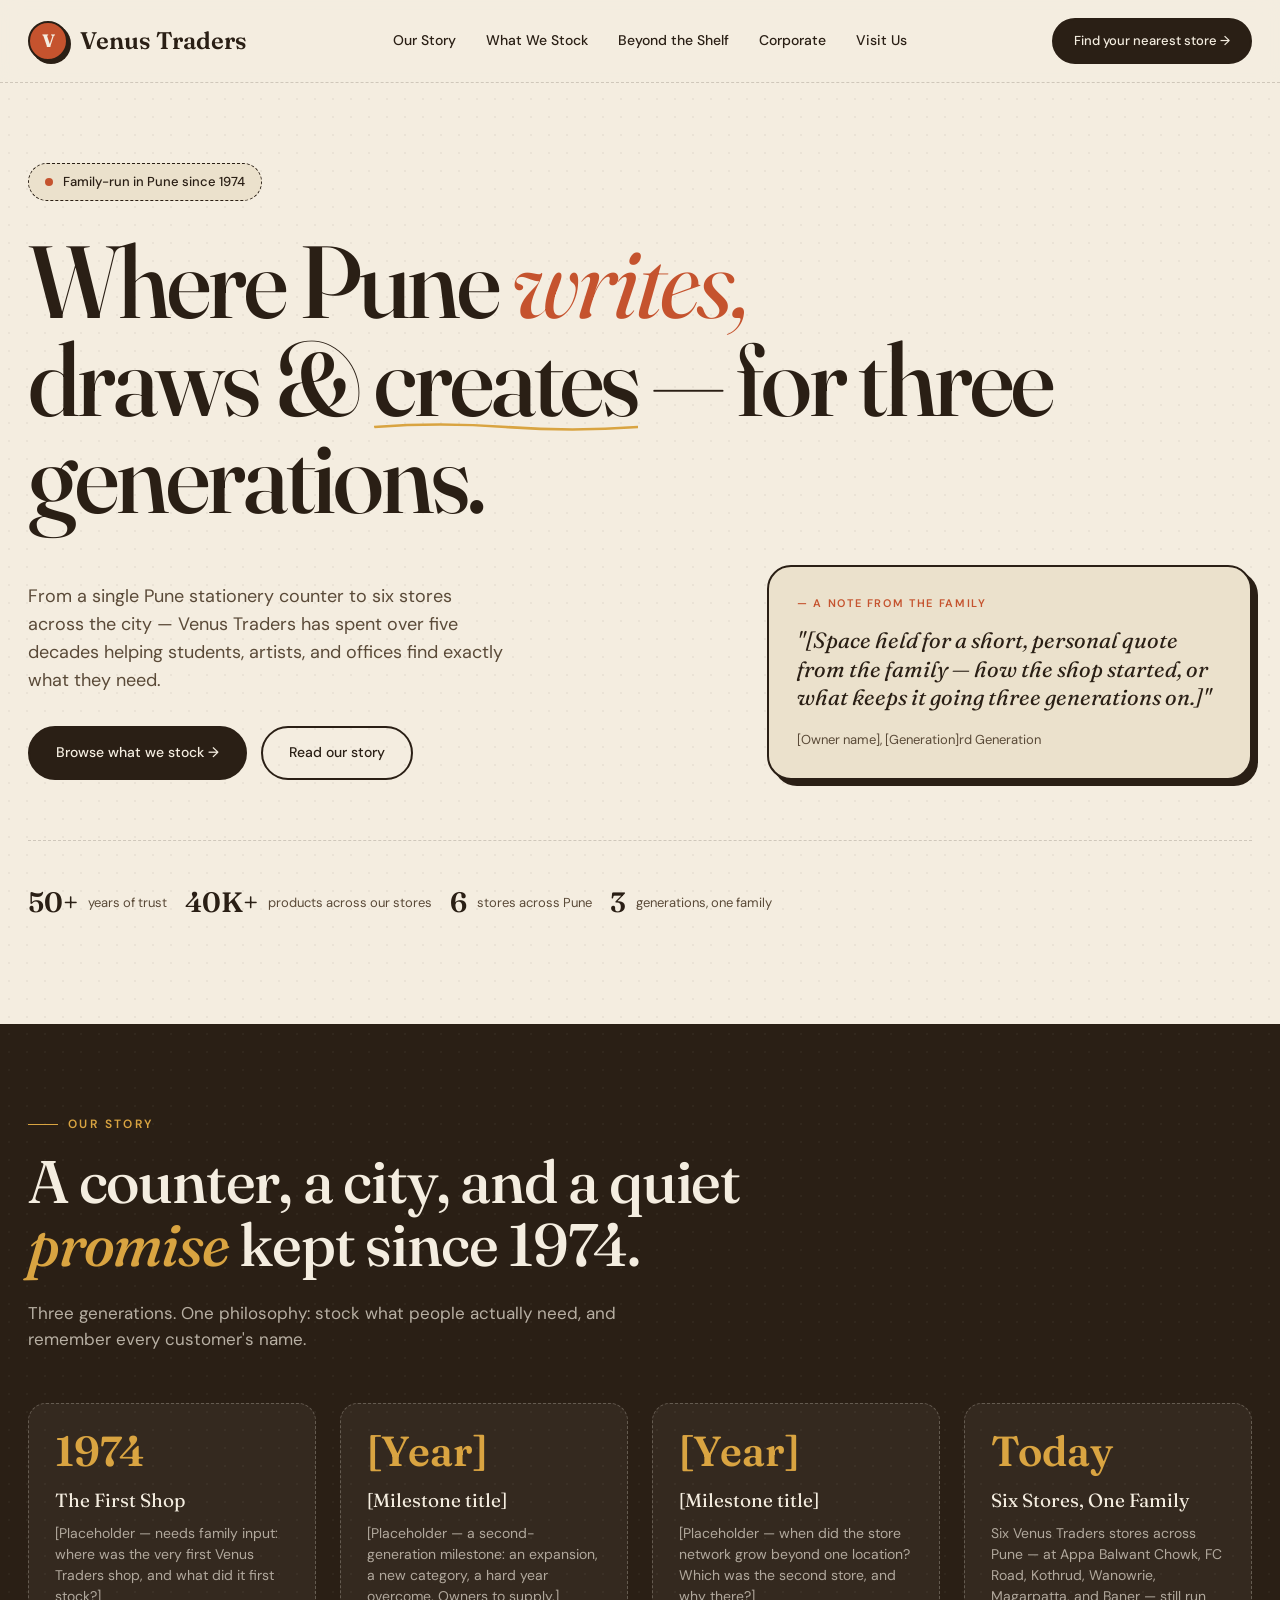
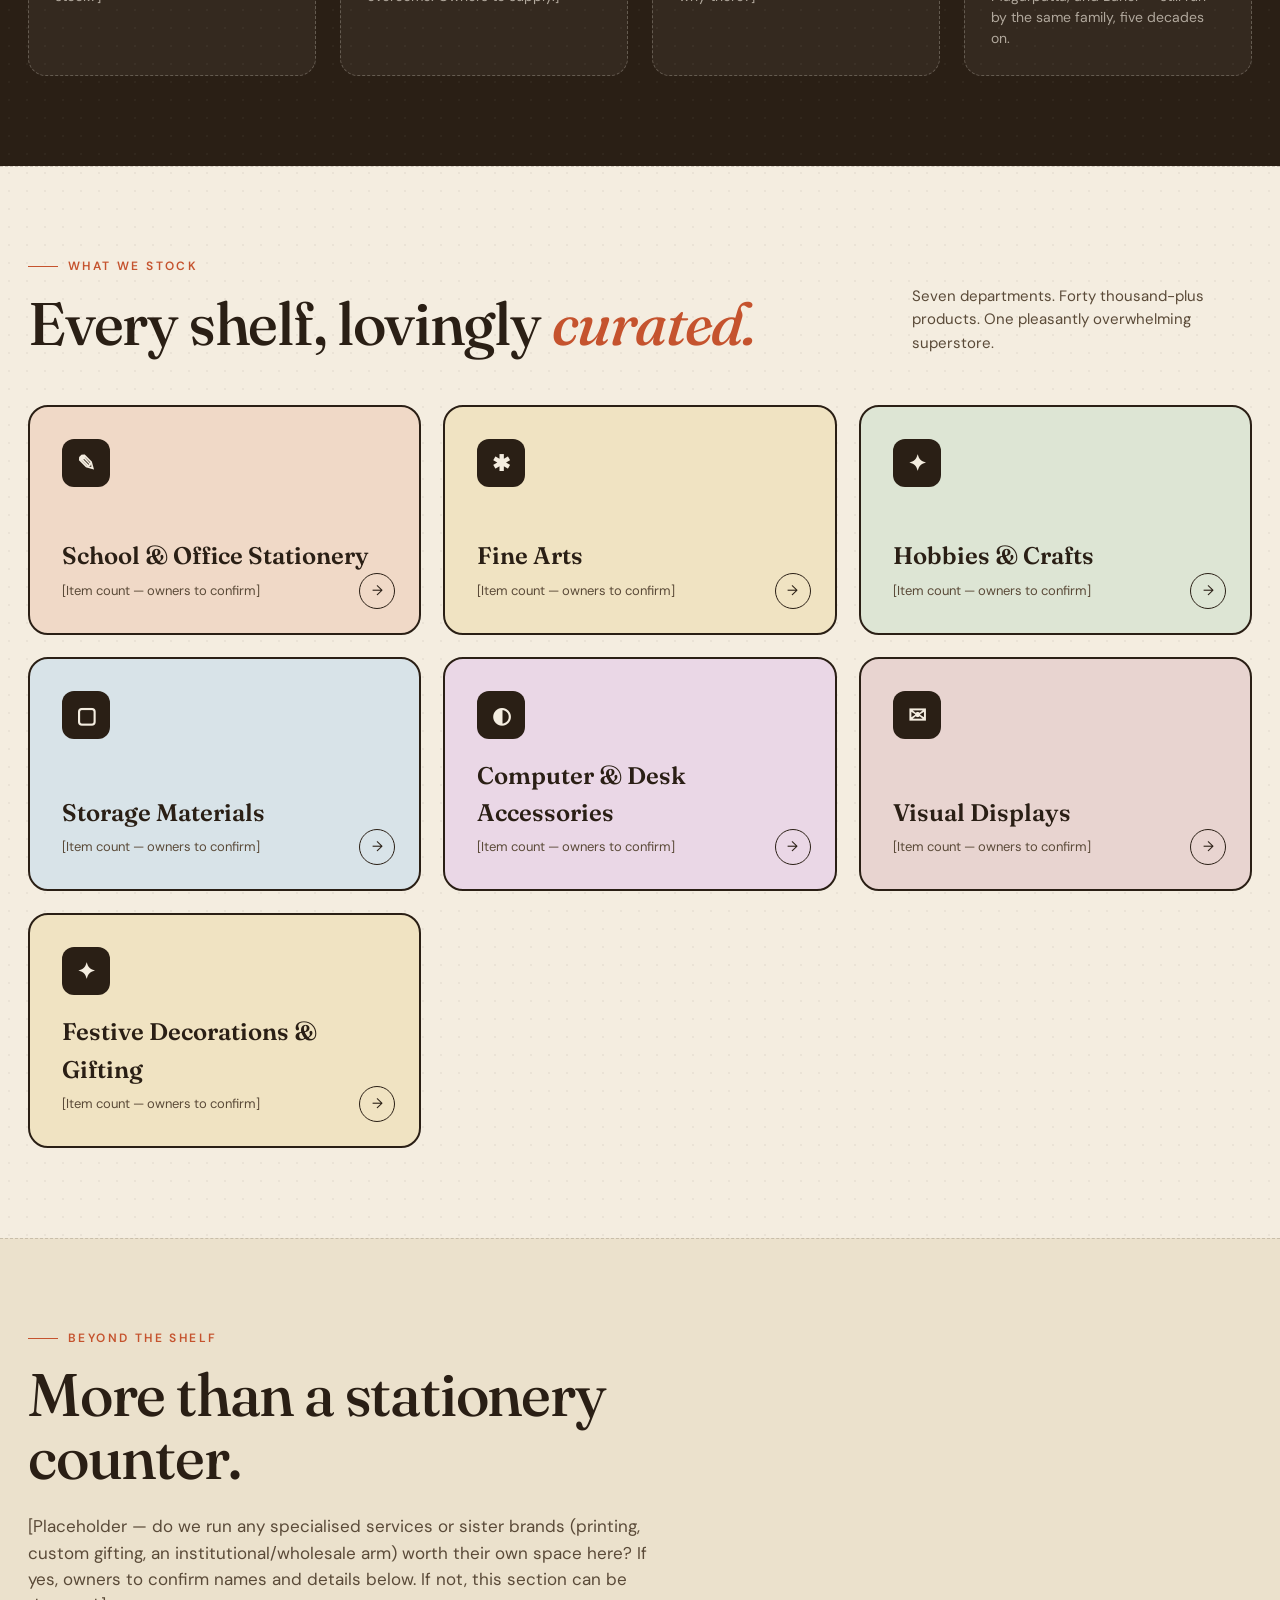
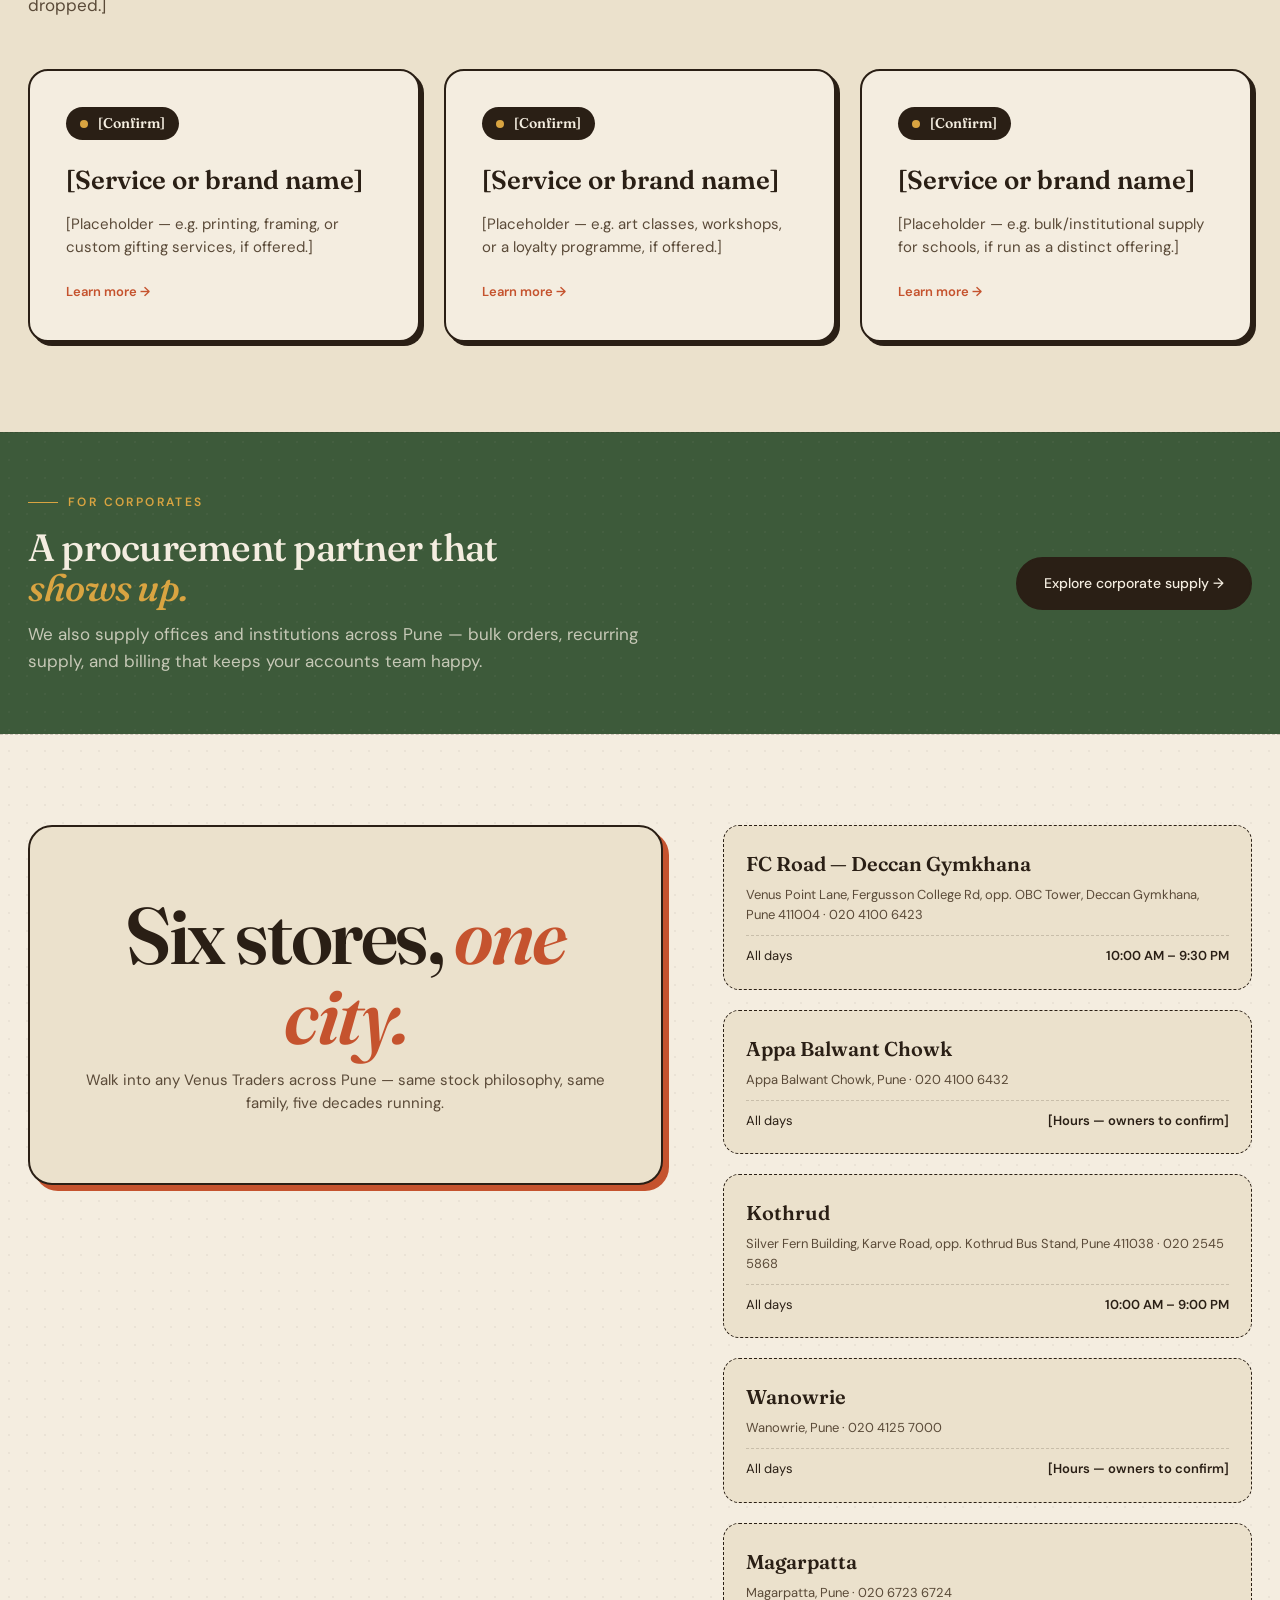
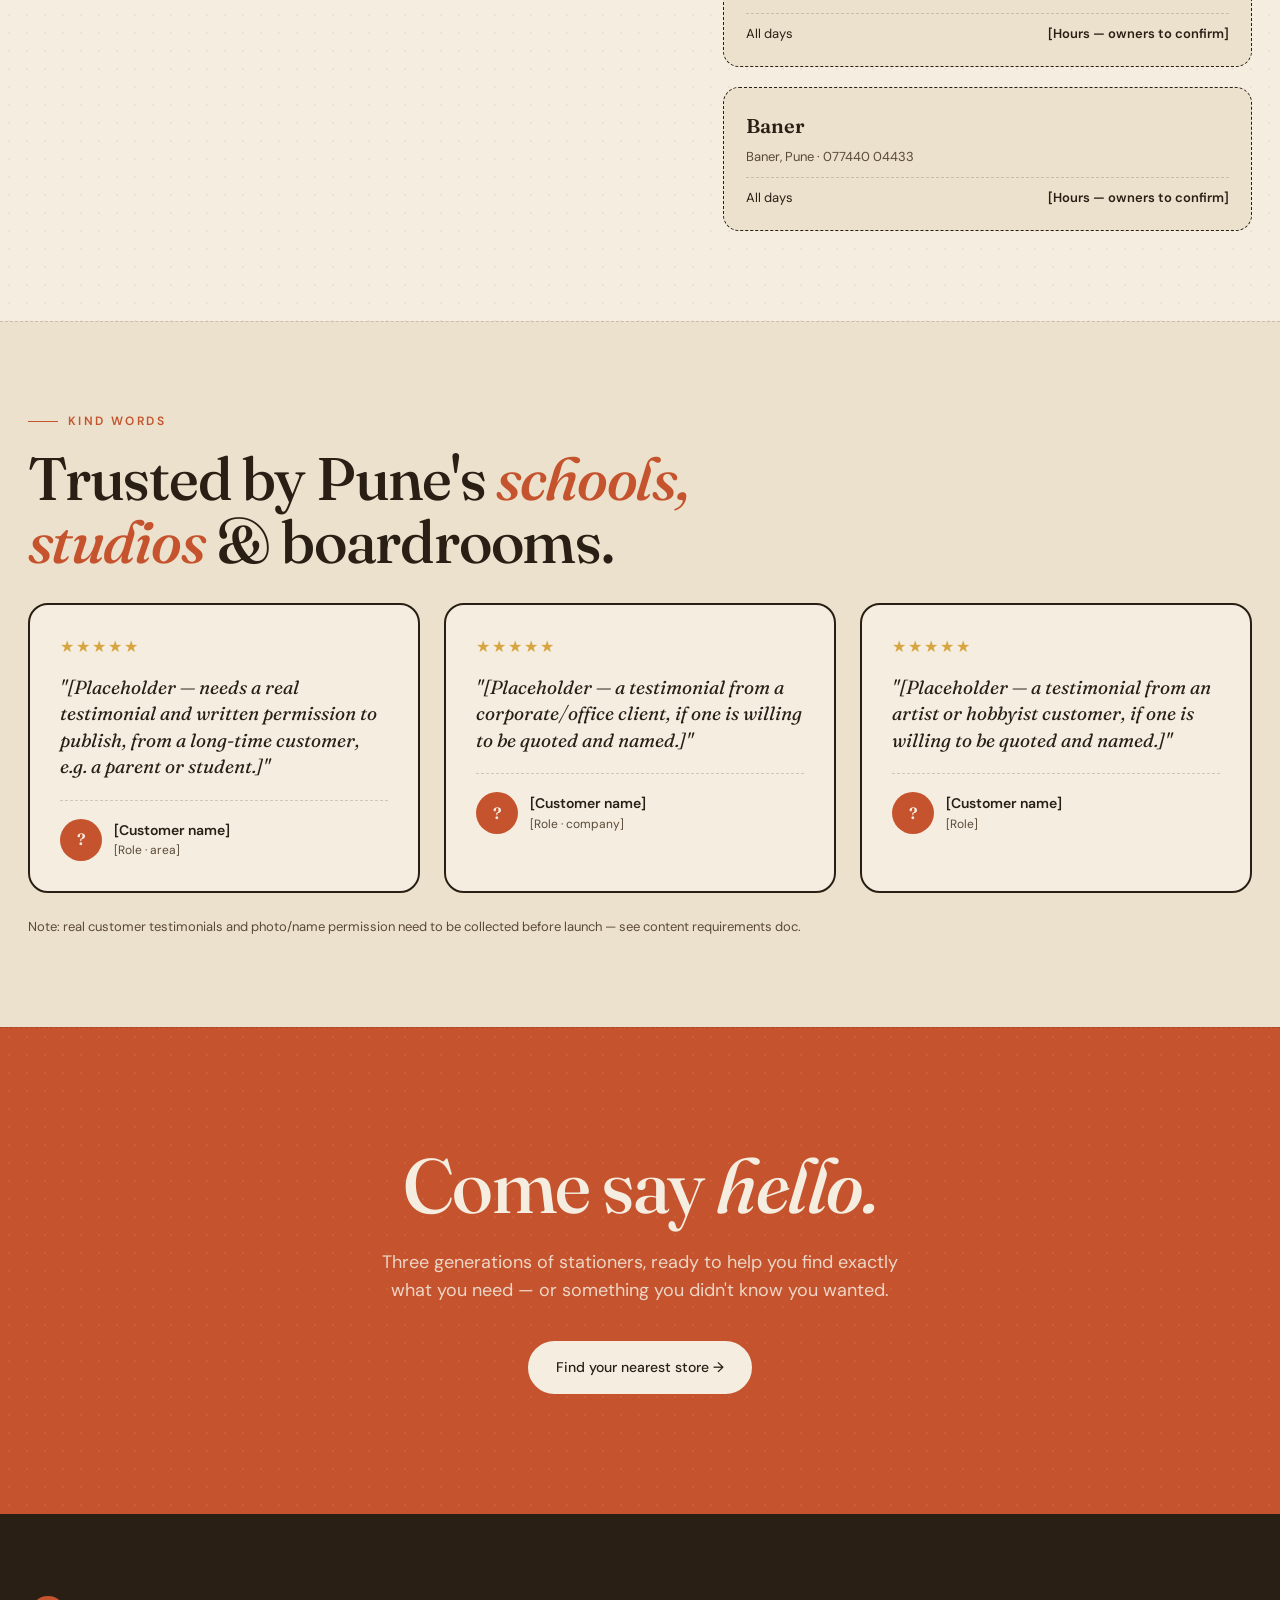
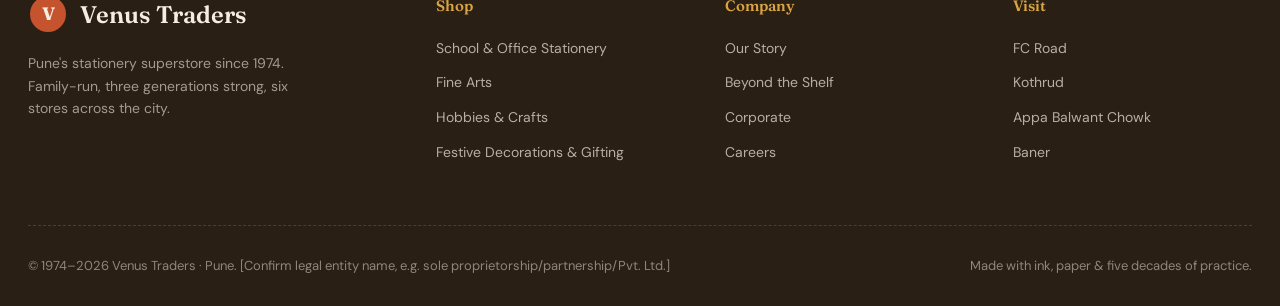
==== index.html @ b8ae6f40 "Add files via upload" ====
<!DOCTYPE html>
<html lang="en">
<head>
<meta charset="UTF-8" />
<meta name="viewport" content="width=device-width, initial-scale=1.0"/>
<title>Venus Traders — Pune's Stationery Superstore Since 1974</title>
<link rel="preconnect" href="https://fonts.googleapis.com">
<link rel="preconnect" href="https://fonts.gstatic.com" crossorigin>
<link href="https://fonts.googleapis.com/css2?family=Fraunces:opsz,wght@9..144,400;9..144,500;9..144,600;9..144,700&family=DM+Sans:wght@400;500;600&display=swap" rel="stylesheet">
<link rel="stylesheet" href="style.css">
</head>
<body>

<nav>
  <div class="nav-inner">
    <a href="index.html" class="logo"><span class="logo-mark">V</span>Venus Traders</a>
    <div class="nav-links">
      <a href="#heritage">Our Story</a>
      <a href="#categories">What We Stock</a>
      <a href="#brands">Beyond the Shelf</a>
      <a href="corporate.html">Corporate</a>
      <a href="#stores">Visit Us</a>
    </div>
    <a href="#stores" class="nav-cta">Find your nearest store →</a>
  </div>
</nav>

<header class="hero">
  <div class="container">
    <div id="hero-tag" class="hero-tag"></div>
    <h1 id="hero-heading"></h1>
    <div class="hero-grid">
      <div>
        <p id="hero-lede" class="hero-lede"></p>
        <div class="hero-actions">
          <a id="hero-primary-cta" href="#" class="btn btn-primary"></a>
          <a id="hero-secondary-cta" href="#" class="btn btn-secondary"></a>
        </div>
      </div>
      <aside class="hero-card">
        <div id="hero-quote-label" class="hero-card-label"></div>
        <p id="hero-quote-text" class="hero-card-quote"></p>
        <div id="hero-quote-sig" class="hero-card-sig"></div>
      </aside>
    </div>
    <div id="hero-stamps" class="hero-stamps"></div>
  </div>
</header>

<section id="heritage" class="heritage">
  <div class="container">
    <div id="heritage-label" class="sec-label"></div>
    <h2 id="heritage-title" class="sec-title"></h2>
    <p id="heritage-lede" class="sec-lede"></p>
    <div id="timeline" class="timeline"></div>
  </div>
</section>

<section id="categories">
  <div class="container">
    <div class="cat-head">
      <div>
        <div id="categories-label" class="sec-label"></div>
        <h2 id="categories-title" class="sec-title"></h2>
      </div>
      <p id="categories-intro" style="max-width:340px;color:var(--ink-soft);font-size:15px"></p>
    </div>
    <div id="cat-grid" class="cat-grid"></div>
  </div>
</section>

<section id="brands" class="brands">
  <div class="container">
    <div id="brands-label" class="sec-label"></div>
    <h2 id="brands-title" class="sec-title"></h2>
    <p id="brands-lede" class="sec-lede"></p>
    <div id="brand-grid" class="brand-grid"></div>
  </div>
</section>

<section id="corporate" class="corp corp-teaser">
  <div class="container">
    <div class="corp-teaser-inner">
      <div>
        <div id="corp-teaser-label" class="sec-label"></div>
        <h2 id="corp-teaser-title" class="sec-title" style="margin-bottom:14px"></h2>
        <p id="corp-teaser-text" class="sec-lede" style="margin-bottom:0"></p>
      </div>
      <a id="corp-teaser-btn" href="corporate.html" class="btn btn-primary corp-teaser-btn"></a>
    </div>
  </div>
</section>

<section id="stores">
  <div class="container">
    <div class="store-grid">
      <div class="store-visual">
        <div id="stores-visual-heading" class="big"></div>
        <p id="stores-visual-sub" class="sub"></p>
      </div>
      <div id="store-list" class="store-list"></div>
    </div>
  </div>
</section>

<section class="testi">
  <div class="container">
    <div id="testi-label" class="sec-label"></div>
    <h2 id="testi-title" class="sec-title"></h2>
    <div id="testi-grid" class="testi-grid"></div>
    <p id="testi-note" style="margin-top:24px;font-size:13px;color:var(--ink-soft)"></p>
  </div>
</section>

<section class="cta">
  <div class="container">
    <h2 id="cta-heading"></h2>
    <p id="cta-text"></p>
    <a id="cta-btn" href="#" class="btn"></a>
  </div>
</section>

<footer>
  <div class="container">
    <div class="foot-grid">
      <div class="foot-brand">
        <div class="logo"><span class="logo-mark">V</span>Venus Traders</div>
        <p id="footer-blurb"></p>
      </div>
      <div class="foot-col">
        <h6>Shop</h6>
        <ul id="footer-shop-links"></ul>
      </div>
      <div class="foot-col">
        <h6>Company</h6>
        <ul id="footer-company-links"></ul>
      </div>
      <div class="foot-col">
        <h6>Visit</h6>
        <ul id="footer-visit-links"></ul>
      </div>
    </div>
    <div class="foot-bottom">
      <span id="footer-copyright"></span>
      <span id="footer-tagline"></span>
    </div>
  </div>
</footer>

<script src="home-content.js"></script>
</body>
</html>
---- style.css ----
*{margin:0;padding:0;box-sizing:border-box}
  :root{
    --paper:#f4ede0;
    --paper-2:#ebe1cc;
    --ink:#2a1f15;
    --ink-soft:#5a4a38;
    --terracotta:#c5532e;
    --terracotta-dk:#9a3d20;
    --leaf:#3d5a3a;
    --mustard:#d9a441;
    --line:rgba(42,31,21,.18);
  }
  html{scroll-behavior:smooth}
  body{font-family:'DM Sans',sans-serif;background:var(--paper);color:var(--ink);line-height:1.55;overflow-x:hidden;
    background-image:radial-gradient(rgba(42,31,21,.05) 1px, transparent 1px);
    background-size:18px 18px;
  }
  .serif{font-family:'Fraunces',serif;font-weight:500;letter-spacing:-.015em}
  a{color:inherit;text-decoration:none}
  .container{max-width:1280px;margin:0 auto;padding:0 28px}

  /* NAV */
  nav{position:sticky;top:0;z-index:50;background:rgba(244,237,224,.92);backdrop-filter:blur(10px);border-bottom:1px dashed var(--line)}
  .nav-inner{display:flex;align-items:center;justify-content:space-between;padding:18px 28px;max-width:1280px;margin:0 auto}
  .logo{display:flex;align-items:center;gap:12px;font-family:'Fraunces',serif;font-size:24px;font-weight:600}
  .logo-mark{width:40px;height:40px;border-radius:50%;background:var(--terracotta);color:var(--paper);display:grid;place-items:center;font-weight:700;font-family:'Fraunces';font-size:18px;border:2px solid var(--ink);box-shadow:3px 3px 0 var(--ink)}
  .nav-links{display:flex;gap:30px;font-size:14px;font-weight:500}
  .nav-links a{position:relative;padding:4px 0}
  .nav-links a:hover{color:var(--terracotta)}
  .nav-cta{background:var(--ink);color:var(--paper);padding:11px 20px;border-radius:100px;font-size:13px;font-weight:500;border:2px solid var(--ink);transition:.2s}
  .nav-cta:hover{background:var(--terracotta);border-color:var(--terracotta)}

  /* HERO */
  .hero{padding:80px 0 100px;position:relative}
  .hero-tag{display:inline-flex;align-items:center;gap:10px;background:var(--paper-2);border:1px dashed var(--ink);padding:8px 16px;border-radius:100px;font-size:13px;font-weight:500;margin-bottom:32px}
  .hero-tag::before{content:"";width:8px;height:8px;background:var(--terracotta);border-radius:50%}
  .hero h1{font-family:'Fraunces',serif;font-weight:500;font-size:clamp(48px,8vw,110px);line-height:.95;letter-spacing:-.03em;margin-bottom:32px}
  .hero h1 em{font-style:italic;color:var(--terracotta);font-weight:400}
  .hero h1 .squiggle{display:inline-block;position:relative}
  .hero h1 .squiggle::after{content:"";position:absolute;left:0;right:0;bottom:-4px;height:10px;background:url("data:image/svg+xml,%3Csvg xmlns='http://www.w3.org/2000/svg' viewBox='0 0 100 10' preserveAspectRatio='none'%3E%3Cpath d='M0 5 Q 25 0 50 5 T 100 5' stroke='%23d9a441' stroke-width='2.5' fill='none'/%3E%3C/svg%3E") no-repeat;background-size:100% 100%}
  .hero-grid{display:grid;grid-template-columns:1.4fr 1fr;gap:60px;align-items:end;margin-top:40px}
  .hero-lede{font-size:18px;color:var(--ink-soft);max-width:480px;margin-bottom:32px}
  .hero-actions{display:flex;gap:14px;flex-wrap:wrap}
  .btn{padding:14px 26px;border-radius:100px;font-size:14px;font-weight:500;border:2px solid var(--ink);transition:.2s;display:inline-flex;align-items:center;gap:8px}
  .btn-primary{background:var(--ink);color:var(--paper)}
  .btn-primary:hover{background:var(--terracotta);border-color:var(--terracotta)}
  .btn-secondary{background:transparent;color:var(--ink)}
  .btn-secondary:hover{background:var(--ink);color:var(--paper)}
  .hero-card{background:var(--paper-2);border:2px solid var(--ink);border-radius:24px;padding:28px;box-shadow:6px 6px 0 var(--ink);position:relative}
  .hero-card-label{font-size:11px;text-transform:uppercase;letter-spacing:.15em;color:var(--terracotta);font-weight:600;margin-bottom:14px}
  .hero-card-quote{font-family:'Fraunces',serif;font-size:22px;line-height:1.3;font-style:italic;margin-bottom:18px}
  .hero-card-sig{font-size:13px;color:var(--ink-soft)}
  .hero-stamps{display:flex;gap:18px;margin-top:60px;padding-top:40px;border-top:1px dashed var(--line);flex-wrap:wrap}
  .stamp{display:flex;align-items:center;gap:10px;font-size:13px;color:var(--ink-soft)}
  .stamp strong{font-family:'Fraunces';font-size:28px;color:var(--ink);font-weight:600}

  /* SECTION GENERIC */
  section{padding:90px 0;border-top:1px dashed var(--line)}
  .sec-label{font-size:12px;text-transform:uppercase;letter-spacing:.2em;color:var(--terracotta);font-weight:600;margin-bottom:16px;display:flex;align-items:center;gap:10px}
  .sec-label::before{content:"";width:30px;height:1px;background:var(--terracotta)}
  .sec-title{font-family:'Fraunces',serif;font-weight:500;font-size:clamp(36px,5vw,60px);line-height:1.05;letter-spacing:-.02em;margin-bottom:24px;max-width:800px}
  .sec-title em{font-style:italic;color:var(--terracotta)}
  .sec-lede{font-size:17px;color:var(--ink-soft);max-width:620px;margin-bottom:50px}

  /* HERITAGE */
  .heritage{background:var(--ink);color:var(--paper);background-image:radial-gradient(rgba(244,237,224,.04) 1px, transparent 1px);background-size:18px 18px}
  .heritage .sec-label{color:var(--mustard)}
  .heritage .sec-label::before{background:var(--mustard)}
  .heritage .sec-title em{color:var(--mustard)}
  .heritage .sec-lede{color:rgba(244,237,224,.7)}
  .timeline{display:grid;grid-template-columns:repeat(4,1fr);gap:24px;margin-top:30px}
  .tl-card{background:rgba(244,237,224,.05);border:1px dashed rgba(244,237,224,.25);border-radius:18px;padding:26px;transition:.3s}
  .tl-card:hover{background:rgba(244,237,224,.08);border-style:solid;border-color:var(--mustard)}
  .tl-year{font-family:'Fraunces';font-size:42px;font-weight:600;color:var(--mustard);line-height:1;margin-bottom:14px}
  .tl-head{font-family:'Fraunces';font-size:19px;margin-bottom:8px}
  .tl-text{font-size:14px;color:rgba(244,237,224,.65);line-height:1.5}

  /* CATEGORIES */
  .cat-head{display:flex;justify-content:space-between;align-items:end;margin-bottom:50px;gap:40px;flex-wrap:wrap}
  .cat-head .sec-title{margin-bottom:0}
  .cat-grid{display:grid;grid-template-columns:repeat(3,1fr);gap:22px}
  .cat-card{background:var(--paper-2);border:2px solid var(--ink);border-radius:20px;padding:32px;transition:.25s;cursor:pointer;position:relative;overflow:hidden;min-height:230px;display:flex;flex-direction:column;justify-content:space-between}
  .cat-card:hover{transform:translate(-3px,-3px);box-shadow:6px 6px 0 var(--ink)}
  .cat-card.t1{background:#f0d9c7}
  .cat-card.t2{background:#dde5d4}
  .cat-card.t3{background:#f0e3c2}
  .cat-card.t4{background:#e8d4d0}
  .cat-card.t5{background:#d8e3e8}
  .cat-card.t6{background:#ead7e6}
  .cat-icon{width:48px;height:48px;border-radius:12px;background:var(--ink);color:var(--paper);display:grid;place-items:center;font-family:'Fraunces';font-size:22px;font-weight:600}
  .cat-name{font-family:'Fraunces';font-size:24px;font-weight:600;margin-top:18px}
  .cat-count{font-size:13px;color:var(--ink-soft);margin-top:6px}
  .cat-arrow{position:absolute;bottom:24px;right:24px;width:36px;height:36px;border-radius:50%;border:1.5px solid var(--ink);display:grid;place-items:center;font-size:14px;transition:.2s}
  .cat-card:hover .cat-arrow{background:var(--ink);color:var(--paper)}

  /* BRANDS */
  .brands{background:var(--paper-2)}
  .brand-grid{display:grid;grid-template-columns:repeat(3,1fr);gap:24px;margin-top:30px}
  .brand-card{background:var(--paper);border:2px solid var(--ink);border-radius:20px;padding:36px;box-shadow:4px 4px 0 var(--ink);transition:.25s}
  .brand-card:hover{box-shadow:8px 8px 0 var(--terracotta);transform:translate(-2px,-2px)}
  .brand-mark{display:inline-flex;align-items:center;gap:10px;padding:6px 14px;border-radius:100px;background:var(--ink);color:var(--paper);font-family:'Fraunces';font-size:14px;font-weight:600;margin-bottom:20px}
  .brand-mark .dot{width:8px;height:8px;border-radius:50%;background:var(--mustard)}
  .brand-card h3{font-family:'Fraunces';font-size:26px;font-weight:600;margin-bottom:12px}
  .brand-card p{font-size:15px;color:var(--ink-soft);margin-bottom:20px}
  .brand-link{font-size:13px;font-weight:600;color:var(--terracotta);display:inline-flex;align-items:center;gap:6px}

  /* CORPORATE */
  .corp{background:var(--leaf);color:var(--paper);background-image:radial-gradient(rgba(244,237,224,.04) 1px, transparent 1px);background-size:18px 18px}
  .corp-grid{display:grid;grid-template-columns:1fr 1fr;gap:80px;align-items:center}
  .corp .sec-label{color:var(--mustard)}
  .corp .sec-label::before{background:var(--mustard)}
  .corp .sec-title em{color:var(--mustard)}
  .corp .sec-lede{color:rgba(244,237,224,.75)}
  .corp-features{list-style:none;display:grid;gap:14px;margin-top:20px}
  .corp-features li{display:flex;gap:14px;align-items:flex-start;font-size:15px}
  .corp-features li::before{content:"✦";color:var(--mustard);font-size:16px;margin-top:2px}
  .corp-form{background:var(--paper);color:var(--ink);border-radius:24px;padding:38px;border:2px solid var(--ink);box-shadow:8px 8px 0 var(--mustard)}
  .corp-form h4{font-family:'Fraunces';font-size:26px;font-weight:600;margin-bottom:6px}
  .corp-form p{font-size:14px;color:var(--ink-soft);margin-bottom:24px}
  .input{display:block;width:100%;padding:14px 16px;border:1.5px solid var(--line);border-radius:12px;background:var(--paper);font-family:inherit;font-size:14px;margin-bottom:14px;color:var(--ink)}
  .input:focus{outline:none;border-color:var(--terracotta)}
  .corp-form .btn{width:100%;justify-content:center;margin-top:6px}
  .corp-teaser{padding:60px 0}
  .corp-teaser-inner{display:flex;justify-content:space-between;align-items:center;gap:40px;flex-wrap:wrap}
  .corp-teaser-inner .sec-title{font-size:clamp(26px,3.4vw,38px);max-width:560px}
  .corp-teaser-btn{white-space:nowrap;flex-shrink:0}
  @media (max-width:700px){.corp-teaser-inner{flex-direction:column;align-items:flex-start}}

  /* STORE */
  .store-grid{display:grid;grid-template-columns:1.2fr 1fr;gap:60px;align-items:start}
  .store-visual{background:var(--paper-2);border:2px solid var(--ink);border-radius:24px;padding:50px;text-align:center;box-shadow:6px 6px 0 var(--terracotta);min-height:360px;display:flex;flex-direction:column;justify-content:center}
  .store-visual .big{font-family:'Fraunces';font-size:80px;font-weight:600;line-height:1;color:var(--ink);letter-spacing:-.03em}
  .store-visual .big em{font-style:italic;color:var(--terracotta)}
  .store-visual .sub{margin-top:14px;font-size:15px;color:var(--ink-soft)}
  .store-list{display:grid;gap:20px}
  .store-item{background:var(--paper-2);border:1px dashed var(--ink);border-radius:16px;padding:22px}
  .store-item h5{font-family:'Fraunces';font-size:20px;font-weight:600;margin-bottom:6px}
  .store-item .meta{font-size:13px;color:var(--ink-soft);margin-bottom:10px}
  .store-item .hrs{font-size:13px;display:flex;justify-content:space-between;padding-top:10px;border-top:1px dashed var(--line)}
  .store-item .hrs strong{font-weight:600}

  /* TESTIMONIALS */
  .testi{background:var(--paper-2)}
  .testi-grid{display:grid;grid-template-columns:repeat(3,1fr);gap:24px;margin-top:30px}
  .testi-card{background:var(--paper);border:2px solid var(--ink);border-radius:20px;padding:30px}
  .stars{color:var(--mustard);margin-bottom:14px;letter-spacing:2px}
  .testi-card blockquote{font-family:'Fraunces';font-size:19px;line-height:1.4;margin-bottom:20px;font-style:italic}
  .testi-foot{display:flex;align-items:center;gap:12px;padding-top:18px;border-top:1px dashed var(--line)}
  .testi-avatar{width:42px;height:42px;border-radius:50%;background:var(--terracotta);color:var(--paper);display:grid;place-items:center;font-family:'Fraunces';font-weight:600}
  .testi-name{font-weight:600;font-size:14px}
  .testi-role{font-size:12px;color:var(--ink-soft)}

  /* CTA */
  .cta{padding:120px 0;text-align:center;background:var(--terracotta);color:var(--paper);background-image:radial-gradient(rgba(244,237,224,.08) 1px, transparent 1px);background-size:18px 18px}
  .cta h2{font-family:'Fraunces';font-size:clamp(40px,6vw,80px);font-weight:500;line-height:1;letter-spacing:-.02em;margin-bottom:24px}
  .cta h2 em{font-style:italic}
  .cta p{font-size:18px;opacity:.85;max-width:540px;margin:0 auto 36px}
  .cta .btn{background:var(--paper);color:var(--ink);border-color:var(--paper)}
  .cta .btn:hover{background:var(--ink);color:var(--paper);border-color:var(--ink)}

  /* FOOTER */
  footer{background:var(--ink);color:var(--paper);padding:80px 0 30px}
  .foot-grid{display:grid;grid-template-columns:1.5fr repeat(3,1fr);gap:50px;margin-bottom:60px}
  .foot-brand .logo{color:var(--paper);margin-bottom:18px}
  .foot-brand p{font-size:14px;color:rgba(244,237,224,.6);line-height:1.6;max-width:300px}
  .foot-col h6{font-family:'Fraunces';font-size:15px;font-weight:600;margin-bottom:18px;color:var(--mustard)}
  .foot-col ul{list-style:none;display:grid;gap:10px}
  .foot-col a{font-size:14px;color:rgba(244,237,224,.7)}
  .foot-col a:hover{color:var(--mustard)}
  .foot-bottom{padding-top:30px;border-top:1px dashed rgba(244,237,224,.15);display:flex;justify-content:space-between;font-size:13px;color:rgba(244,237,224,.5);flex-wrap:wrap;gap:14px}

  @media (max-width:900px){
    .hero-grid,.corp-grid,.store-grid{grid-template-columns:1fr}
    .timeline,.cat-grid,.brand-grid,.testi-grid{grid-template-columns:1fr 1fr}
    .foot-grid{grid-template-columns:1fr 1fr}
    .nav-links{display:none}
  }
  @media (max-width:560px){
    .timeline,.cat-grid,.brand-grid,.testi-grid,.foot-grid{grid-template-columns:1fr}
  }

/* ===== CORPORATE PAGE ===== */
.corp-hero{padding:70px 0 60px;background:var(--ink);color:var(--paper);background-image:radial-gradient(rgba(244,237,224,.04) 1px, transparent 1px);background-size:18px 18px}
.corp-hero .sec-label{color:var(--mustard)}
.corp-hero .sec-label::before{background:var(--mustard)}
.corp-hero h1{font-family:'Fraunces',serif;font-weight:500;font-size:clamp(38px,6vw,64px);line-height:1.02;letter-spacing:-.02em;margin-bottom:22px;max-width:820px}
.corp-hero h1 em{font-style:italic;color:var(--mustard)}
.corp-hero p{font-size:17px;color:rgba(244,237,224,.75);max-width:560px;margin-bottom:34px}
.breadcrumb{font-size:13px;color:rgba(244,237,224,.55);margin-bottom:22px}
.breadcrumb a{color:var(--mustard)}
.corp-hero .btn-secondary{color:var(--paper);border-color:var(--paper)}
.corp-hero .btn-secondary:hover{background:var(--paper);color:var(--ink)}
.corp-hero .btn-primary{background:var(--mustard);border-color:var(--mustard);color:var(--ink)}
.corp-hero .btn-primary:hover{background:var(--paper);border-color:var(--paper)}
.corp-hero .corp-stats .stamp{color:rgba(244,237,224,.7)}
.corp-hero .corp-stats strong{color:var(--paper)}

.corp-stats{display:flex;gap:44px;flex-wrap:wrap;margin-top:36px;padding-top:30px;border-top:1px dashed rgba(244,237,224,.2)}

.feature-grid{display:grid;grid-template-columns:repeat(3,1fr);gap:22px;margin-top:10px}
.feature-card{background:var(--paper-2);border:2px solid var(--ink);border-radius:20px;padding:28px}
.feature-card .f-icon{width:44px;height:44px;border-radius:12px;background:var(--ink);color:var(--paper);display:grid;place-items:center;font-family:'Fraunces';font-size:19px;font-weight:600;margin-bottom:16px}
.feature-card h4{font-family:'Fraunces';font-size:20px;font-weight:600;margin-bottom:8px}
.feature-card p{font-size:14px;color:var(--ink-soft);line-height:1.5}

.process{display:grid;grid-template-columns:repeat(4,1fr);gap:0;margin-top:20px;position:relative}
.process-step{padding:0 20px;position:relative}
.process-step:not(:last-child)::after{content:"→";position:absolute;top:8px;right:-6px;color:var(--terracotta);font-size:18px}
.process-num{font-family:'Fraunces';font-size:32px;font-weight:600;color:var(--terracotta);margin-bottom:10px}
.process-step h5{font-family:'Fraunces';font-size:17px;font-weight:600;margin-bottom:6px}
.process-step p{font-size:13px;color:var(--ink-soft);line-height:1.5}

.who-grid{display:grid;grid-template-columns:repeat(4,1fr);gap:18px;margin-top:10px}
.who-card{background:var(--paper);border:1.5px dashed var(--ink);border-radius:16px;padding:22px;text-align:center}
.who-card .w-icon{font-family:'Fraunces';font-size:26px;margin-bottom:10px}
.who-card h6{font-family:'Fraunces';font-size:15px;font-weight:600}

.faq-list{display:grid;gap:2px;margin-top:10px;max-width:820px}
.faq-item{background:var(--paper-2);border:1px dashed var(--line);border-radius:14px;padding:20px 24px;margin-bottom:10px}
.faq-item h6{font-family:'Fraunces';font-size:17px;font-weight:600;margin-bottom:6px}
.faq-item p{font-size:14px;color:var(--ink-soft);line-height:1.55}

.corp-full-form{background:var(--paper);border:2px solid var(--ink);border-radius:24px;padding:44px;box-shadow:8px 8px 0 var(--mustard);max-width:680px}
.corp-full-form h4{font-family:'Fraunces';font-size:28px;font-weight:600;margin-bottom:8px}
.corp-full-form p{font-size:14px;color:var(--ink-soft);margin-bottom:26px}
.form-row{display:grid;grid-template-columns:1fr 1fr;gap:14px}
textarea.input{resize:vertical;min-height:90px;font-family:inherit}

@media (max-width:900px){
  .feature-grid,.who-grid{grid-template-columns:1fr 1fr}
  .process{grid-template-columns:1fr 1fr;gap:24px}
  .process-step::after{display:none}
  .form-row{grid-template-columns:1fr}
}
@media (max-width:560px){
  .feature-grid,.who-grid,.process{grid-template-columns:1fr}
}
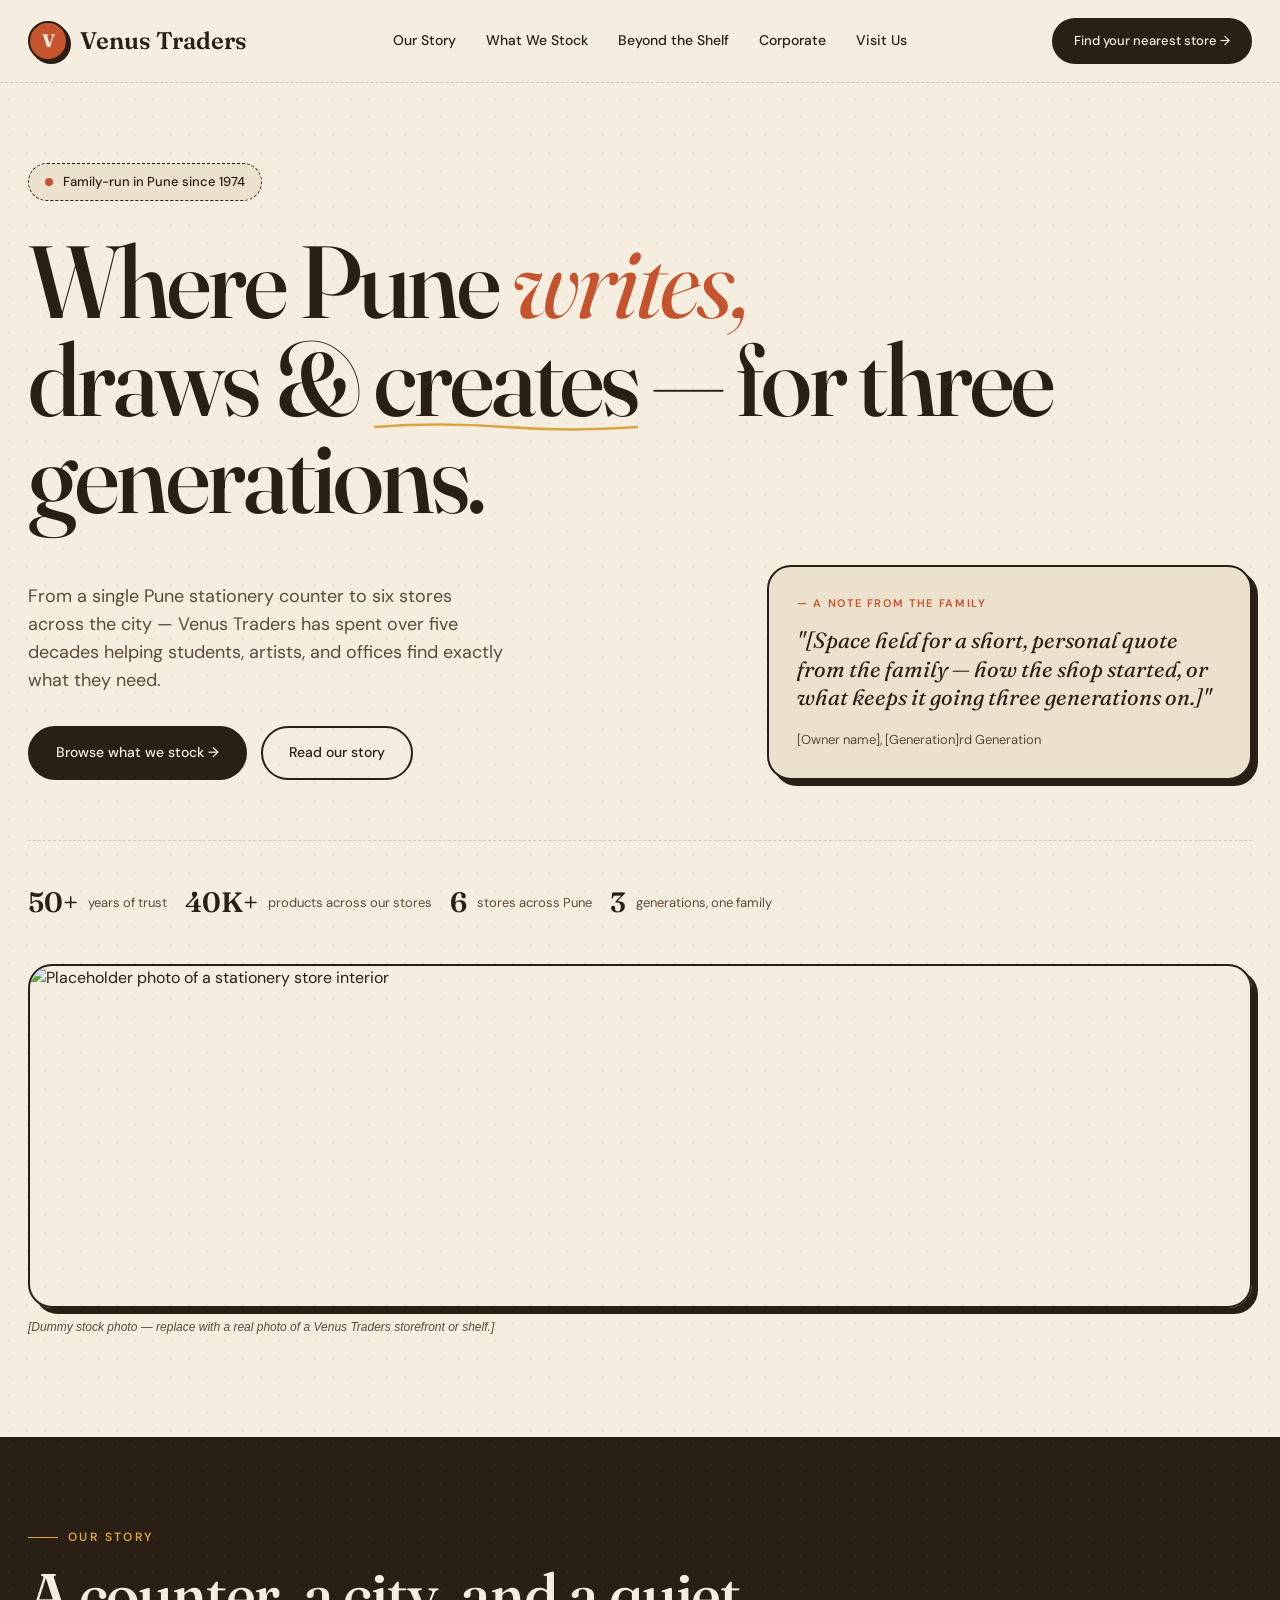
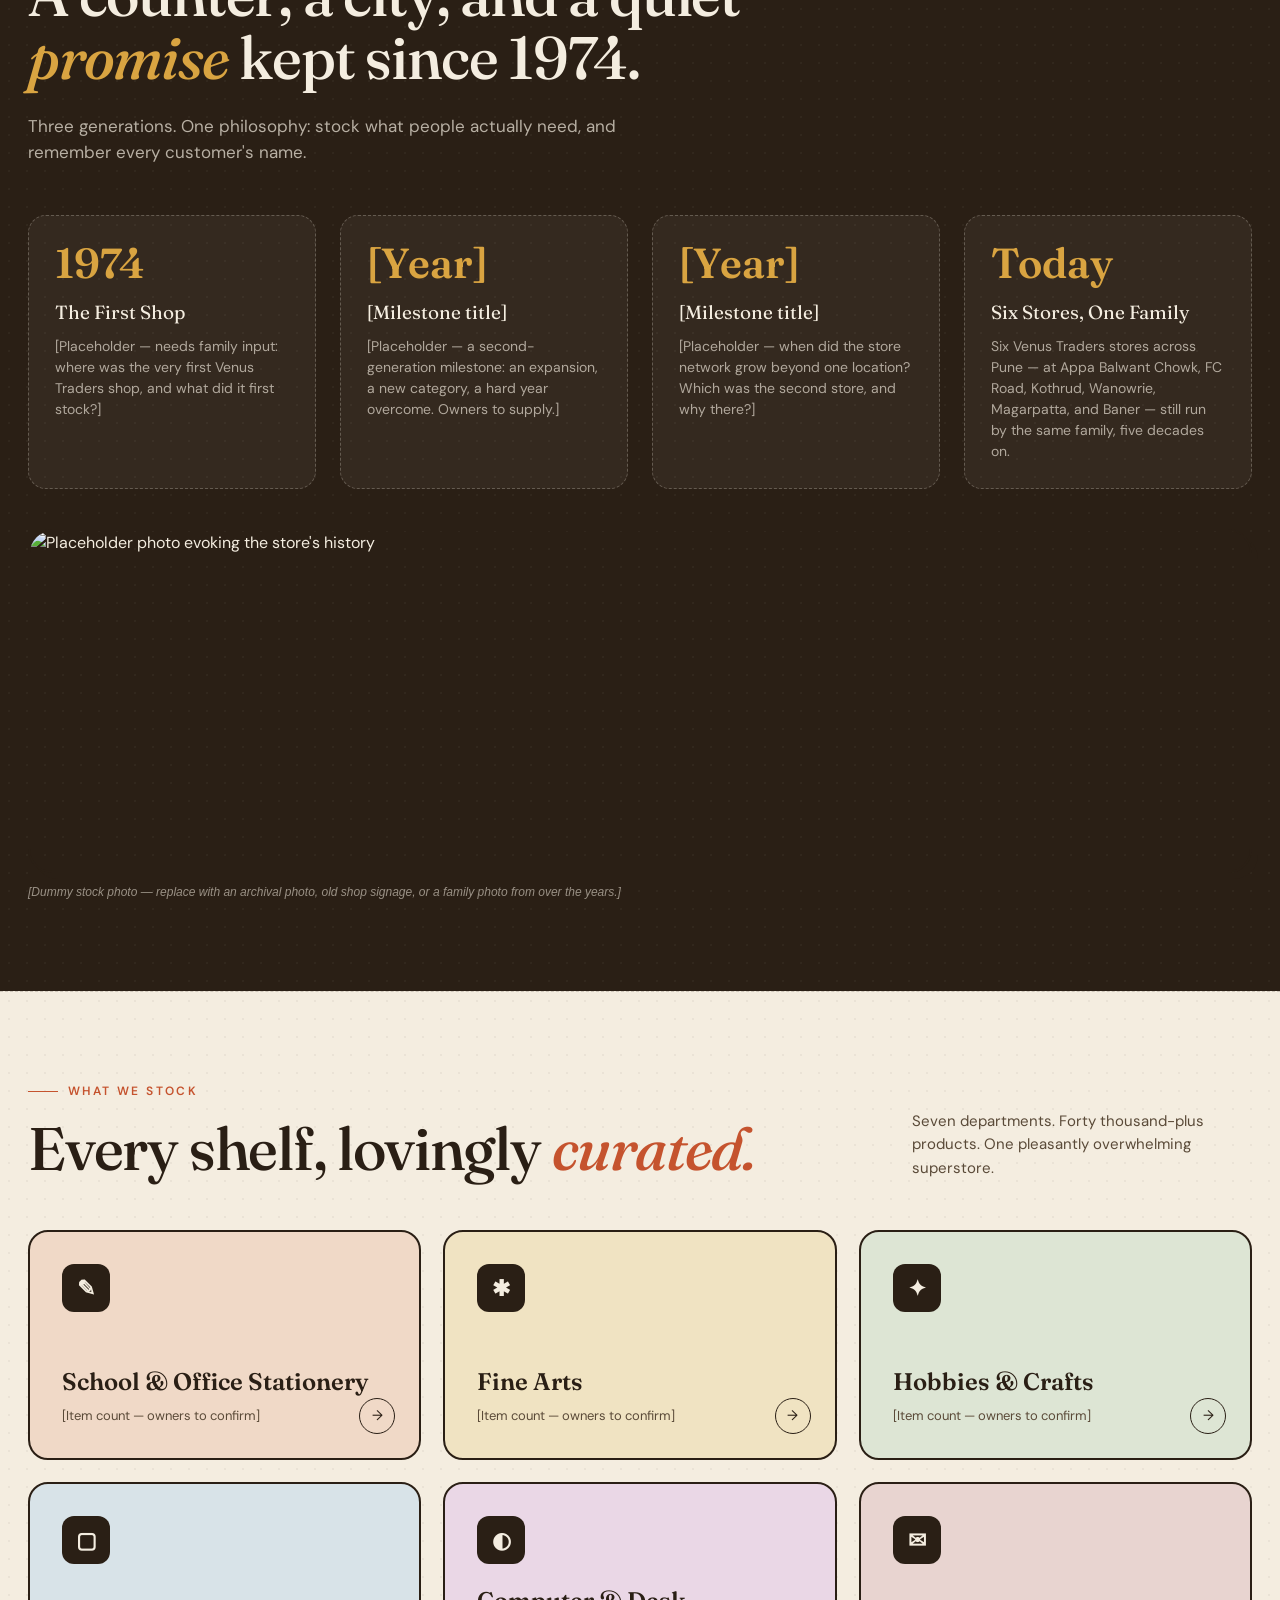
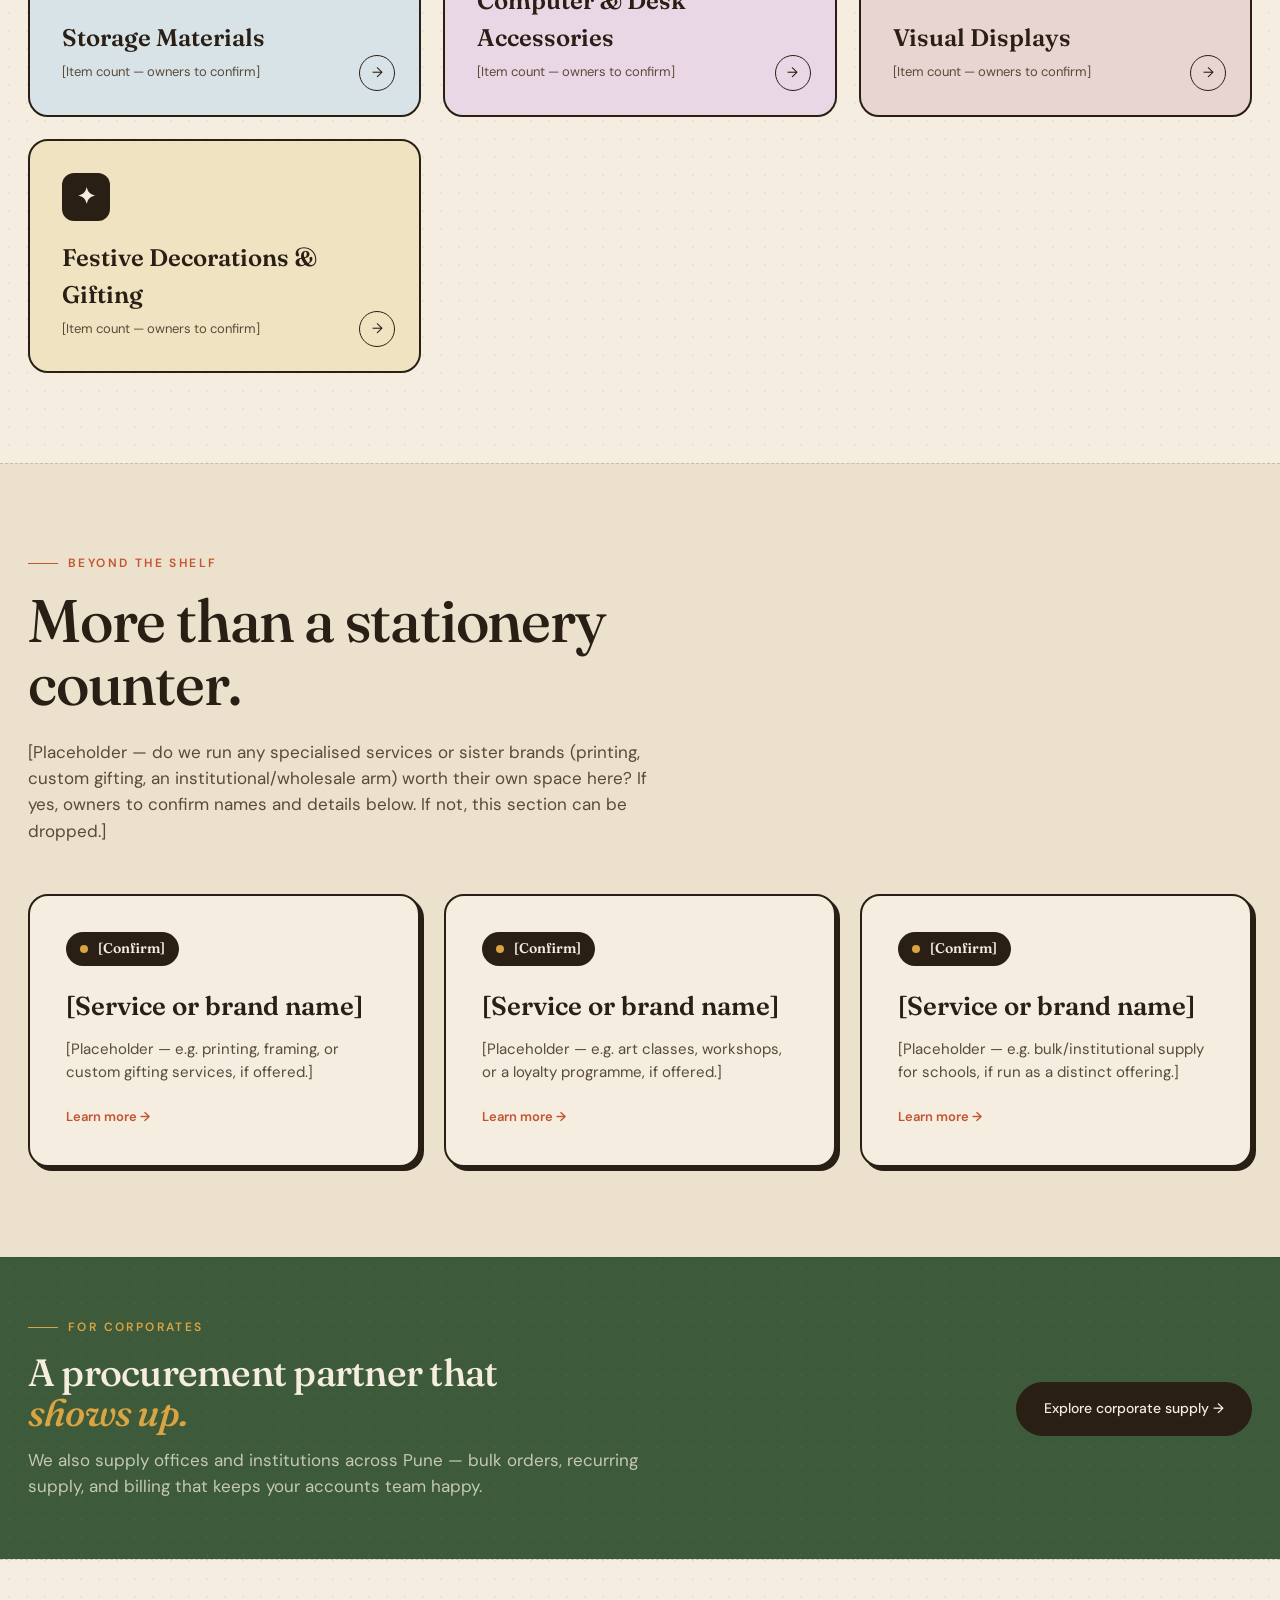
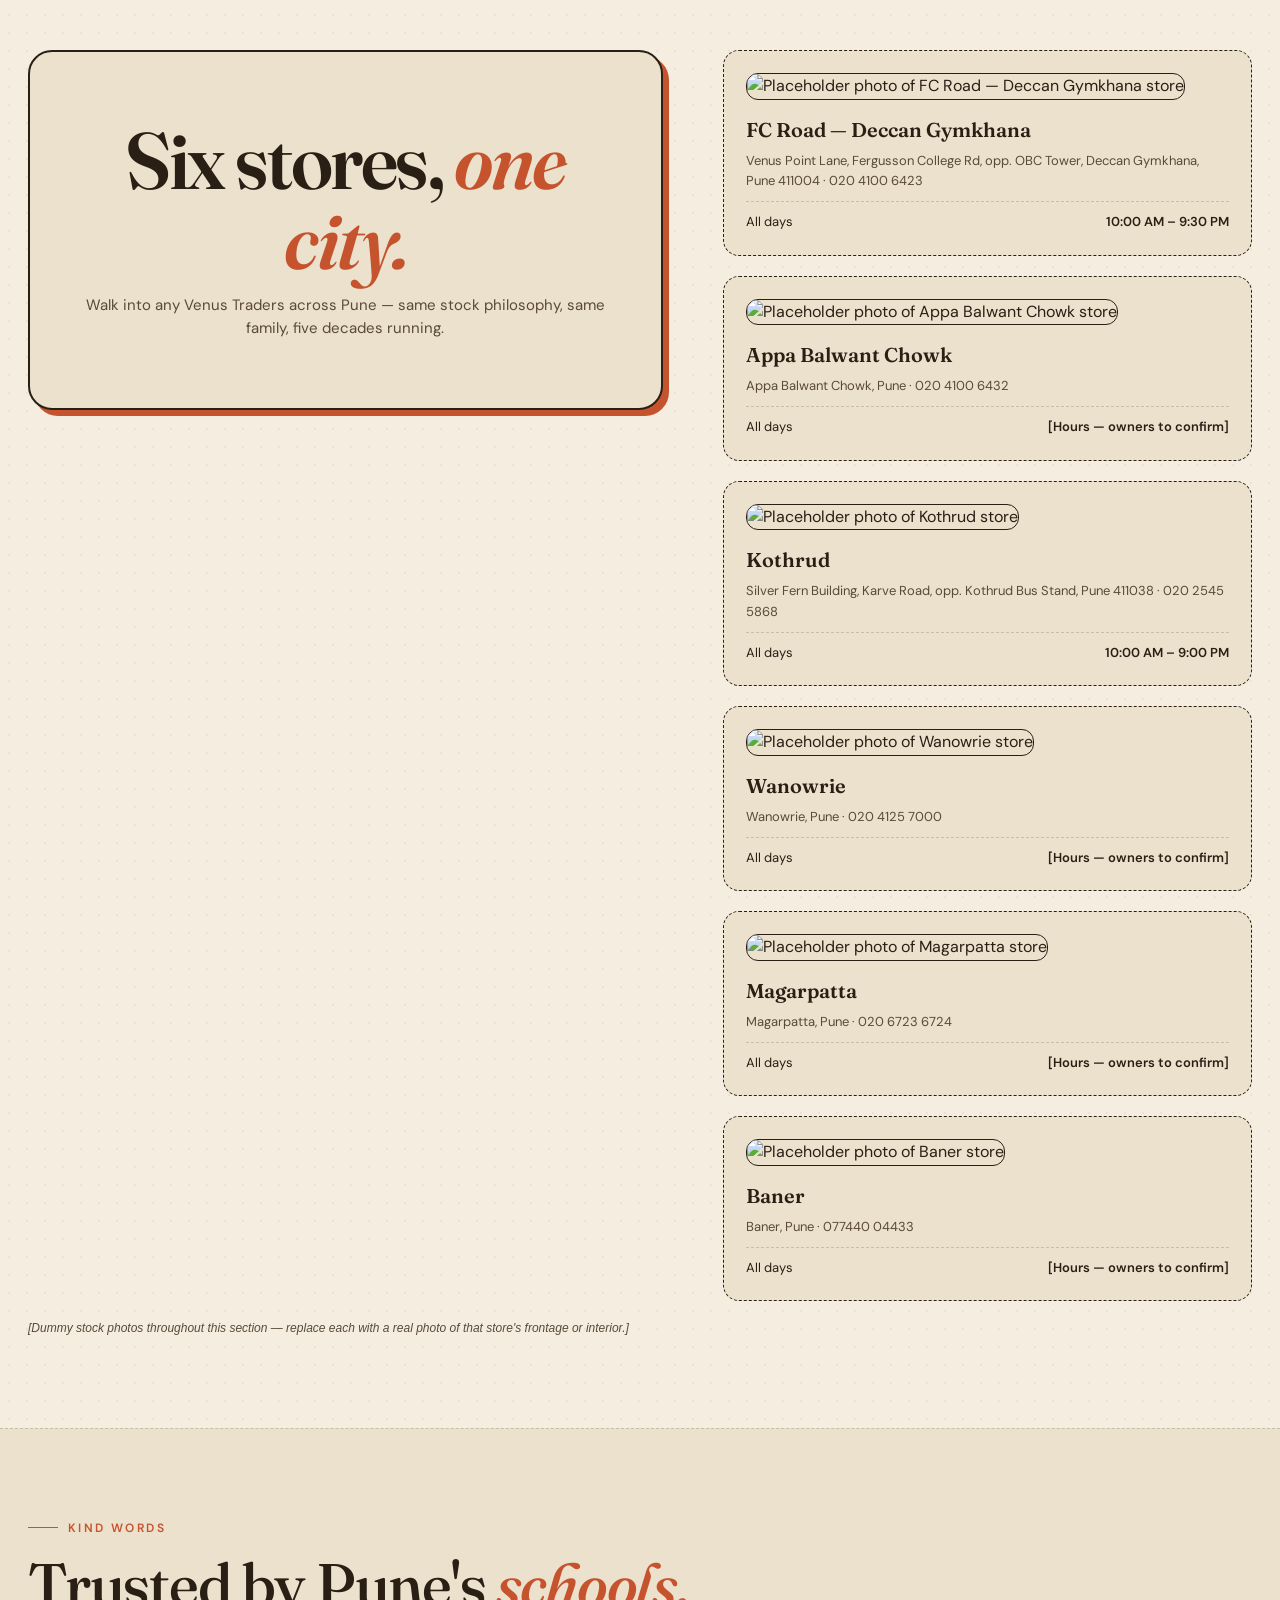
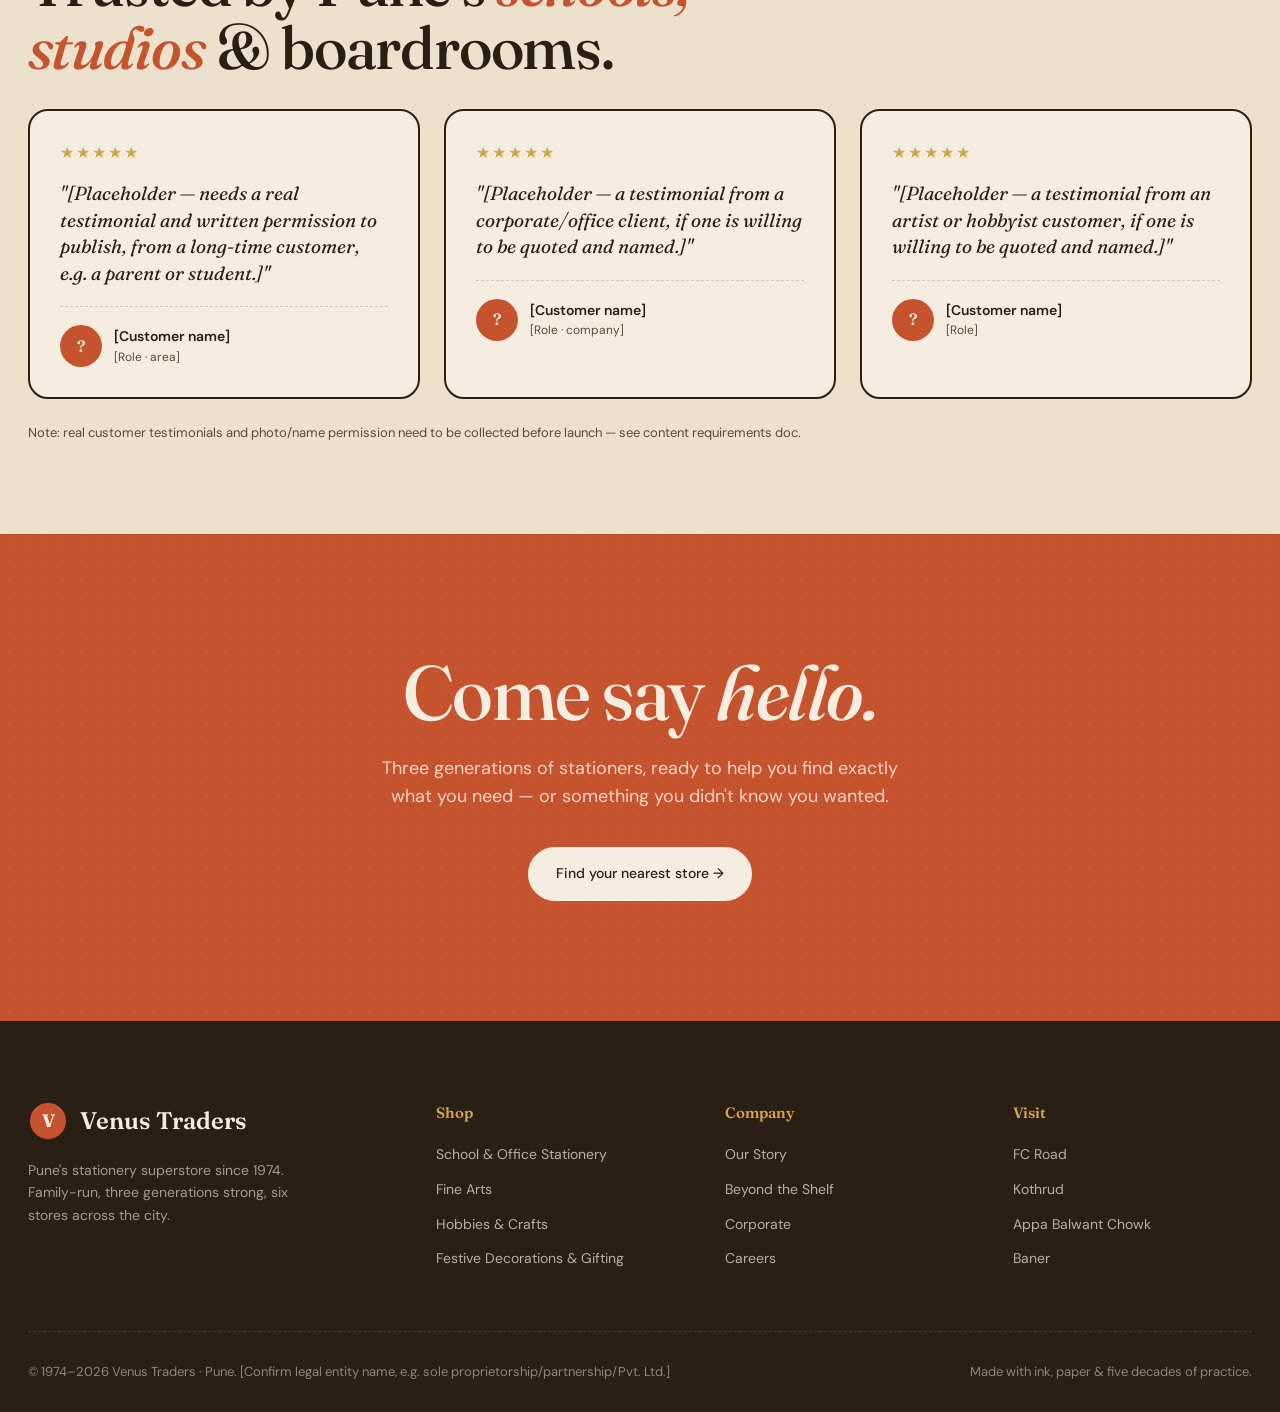
==== commit ea5fda28: "Add files via upload" ====
--- a/index.html
+++ b/index.html
@@ -44,6 +44,10 @@
       </aside>
     </div>
     <div id="hero-stamps" class="hero-stamps"></div>
+    <div class="photo-band">
+      <img id="hero-photo" alt="" />
+    </div>
+    <p id="hero-photo-caption" class="photo-caption"></p>
   </div>
 </header>
 
@@ -53,6 +57,10 @@
     <h2 id="heritage-title" class="sec-title"></h2>
     <p id="heritage-lede" class="sec-lede"></p>
     <div id="timeline" class="timeline"></div>
+    <div class="photo-band">
+      <img id="heritage-photo" alt="" />
+    </div>
+    <p id="heritage-photo-caption" class="photo-caption"></p>
   </div>
 </section>
 
@@ -100,6 +108,7 @@
       </div>
       <div id="store-list" class="store-list"></div>
     </div>
+    <p id="stores-photo-note" style="margin-top:18px;font-size:12px;color:var(--ink-soft);font-style:italic"></p>
   </div>
 </section>
 
--- a/style.css
+++ b/style.css
@@ -195,6 +195,16 @@
 .corp-hero .corp-stats .stamp{color:rgba(244,237,224,.7)}
 .corp-hero .corp-stats strong{color:var(--paper)}
 
+/* ===== PHOTO SLOTS (dummy placeholders — swap with real store photos) ===== */
+.photo-band{border-radius:24px;overflow:hidden;border:2px solid var(--ink);box-shadow:6px 6px 0 var(--ink);margin:40px 0 10px}
+.photo-band img{display:block;width:100%;height:340px;object-fit:cover}
+.photo-caption{font-size:12px;color:var(--ink-soft);margin-top:10px;font-style:italic}
+.heritage .photo-caption{color:rgba(244,237,224,.55)}
+.corp-hero .photo-band{border-color:rgba(244,237,224,.3);box-shadow:6px 6px 0 var(--mustard)}
+.corp-hero .photo-caption{color:rgba(244,237,224,.5)}
+
+.store-photo{width:100%;height:150px;object-fit:cover;border-radius:12px;border:1.5px solid var(--ink);margin-bottom:14px}
+
 .corp-stats{display:flex;gap:44px;flex-wrap:wrap;margin-top:36px;padding-top:30px;border-top:1px dashed rgba(244,237,224,.2)}
 
 .feature-grid{display:grid;grid-template-columns:repeat(3,1fr);gap:22px;margin-top:10px}
